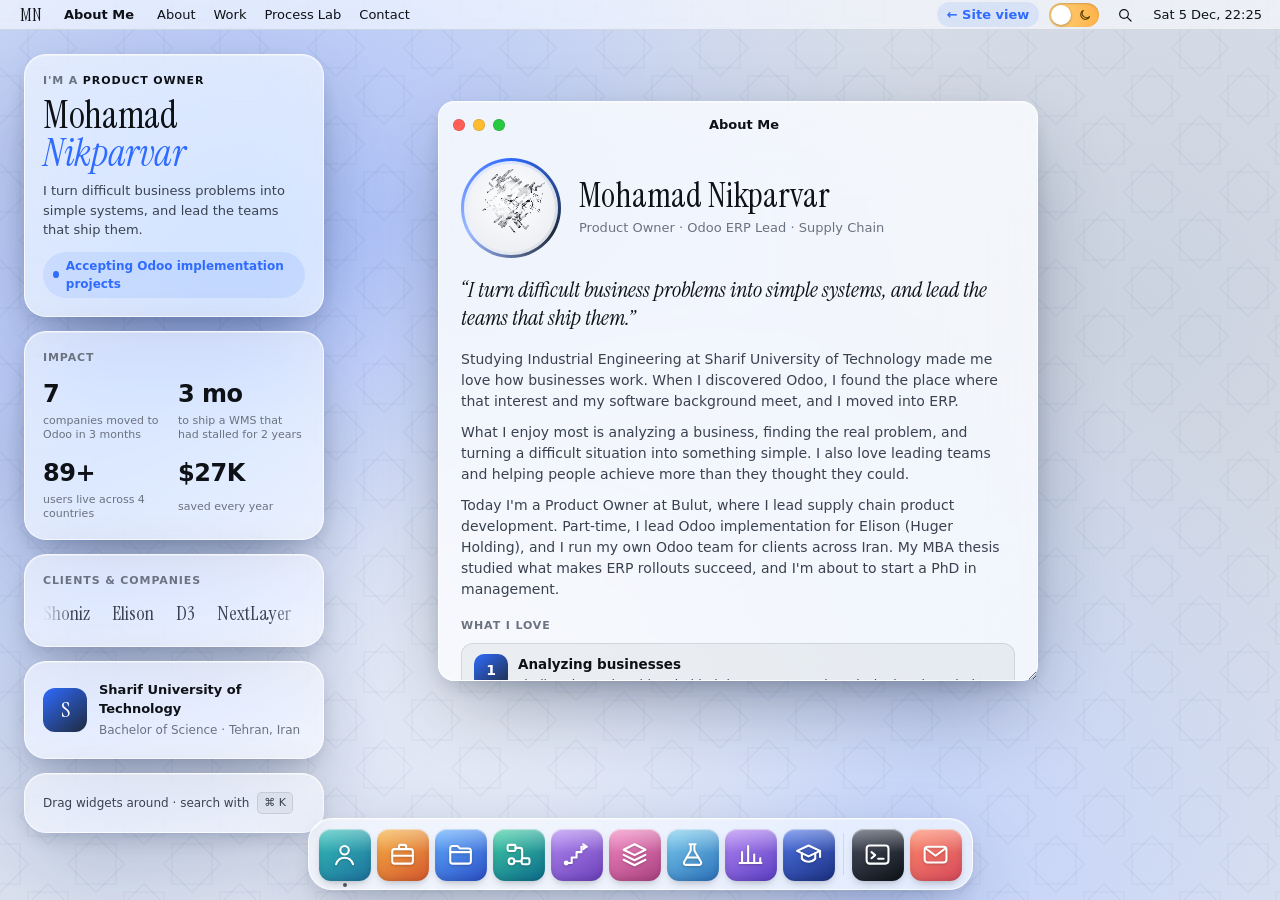
==== desktop.html @ 64294c5c "Publish portfolio" ====
<!doctype html>
<html lang="en">
<head>
<meta charset="utf-8">
<meta name="viewport" content="width=device-width, initial-scale=1, viewport-fit=cover">
<title>Mohamad Nikparvar — Desktop</title>
<meta name="description" content="Mohamad Nikparvar's portfolio as a desktop: windows, a dock, a terminal and a process lab.">
<meta name="theme-color" content="#0b0d12">
<meta property="og:type" content="website">
<meta property="og:title" content="Mohamad Nikparvar — Desktop mode">
<meta property="og:description" content="My portfolio as a little operating system: windows, a dock, a terminal and a process lab.">
<meta property="og:image" content="https://mohamadnikparvar.github.io/assets/share-card.png">
<meta name="twitter:card" content="summary_large_image">
<link rel="icon" href="assets/icon.svg" type="image/svg+xml">
<link rel="icon" href="assets/icon-32.png" sizes="32x32" type="image/png">
<link rel="apple-touch-icon" href="assets/apple-touch-icon.png">
<link rel="stylesheet" href="assets/fonts/fonts.css">
<link rel="stylesheet" href="styles.css">
</head>
<body>
  <canvas id="wallpaper" aria-hidden="true"></canvas>
  <div id="glow" aria-hidden="true"></div>

  <!-- Boot screen -->
  <div id="boot" aria-hidden="true">
    <div class="boot-mark"></div>
    <div class="boot-bar"><i></i></div>
  </div>

  <!-- Menu bar -->
  <header id="menubar">
    <div class="mb-left">
      <button class="mb-logo" id="logoBtn" aria-haspopup="menu" aria-expanded="false" aria-label="Main menu"></button>
      <span class="mb-app" id="activeApp">Desktop</span>
      <nav class="mb-links" aria-label="Quick links">
        <button data-open="about">About</button>
        <button data-open="work">Work</button>
        <button data-open="process">Process Lab</button>
        <button data-open="contact">Contact</button>
      </nav>
    </div>
    <div class="mb-right">
      <a class="mb-site" href="index.html" title="Back to the main site">← Site view</a>
      <button class="theme-switch" id="themeBtn" role="switch" aria-checked="false" aria-label="Dark mode" title="Switch light / dark mode">
        <svg class="ts-sun" viewBox="0 0 24 24" aria-hidden="true"><circle cx="12" cy="12" r="4"/><path d="M12 2.5v2M12 19.5v2M2.5 12h2M19.5 12h2M5.3 5.3l1.4 1.4M17.3 17.3l1.4 1.4M5.3 18.7l1.4-1.4M17.3 6.7l1.4-1.4"/></svg>
        <svg class="ts-moon" viewBox="0 0 24 24" aria-hidden="true"><path d="M20 14.5A8 8 0 1 1 9.5 4a6.5 6.5 0 0 0 10.5 10.5z"/></svg>
        <span class="ts-knob"></span>
      </button>
      <button class="mb-icon" id="searchBtn" aria-label="Search (Ctrl or Cmd + K)"></button>
      <span class="mb-clock" id="clock"></span>
    </div>
    <div class="menu" id="logoMenu" role="menu" hidden>
      <button role="menuitem" data-open="spec">About this portfolio</button>
      <hr>
      <button role="menuitem" data-open="about">About me</button>
      <button role="menuitem" data-open="experience">Experience</button>
      <button role="menuitem" data-open="work">Case studies</button>
      <hr>
      <p class="menu-label">Appearance</p>
      <button role="menuitemradio" data-theme-set="light" aria-checked="false">Light</button>
      <button role="menuitemradio" data-theme-set="dark" aria-checked="false">Dark</button>
      <button role="menuitemradio" data-theme-set="auto" aria-checked="false">Auto (match my device)</button>
      <hr>
      <button role="menuitem" id="copyEmail">Copy email address</button>
      <button role="menuitem" id="closeAll">Close all windows</button>
    </div>
  </header>

  <!-- Desktop -->
  <main id="desktop" aria-label="Desktop">
    <section id="widgets" aria-label="Widgets"></section>
    <section id="homegrid" aria-label="Apps"></section>
    <div id="windows"></div>
  </main>

  <!-- Dock -->
  <nav id="dock" aria-label="Dock"><div class="dock-inner" id="dockInner"></div></nav>

  <!-- Spotlight -->
  <div id="spotlight" hidden>
    <div class="spot-panel" role="dialog" aria-label="Search">
      <div class="spot-input">
        <svg viewBox="0 0 24 24" aria-hidden="true"><circle cx="10.5" cy="10.5" r="6.5"/><path d="M15.5 15.5 21 21"/></svg>
        <input id="spotInput" type="text" placeholder="Search projects, skills, experience…" autocomplete="off" aria-label="Search">
      </div>
      <ul id="spotResults" role="listbox"></ul>
    </div>
  </div>

  <div id="lightbox" role="dialog" aria-label="Image viewer" hidden>
    <figure><img alt=""><figcaption></figcaption></figure>
    <button class="lb-close" aria-label="Close image">×</button>
  </div>

  <div id="toast" role="status" aria-live="polite"></div>

  <script src="content.js"></script>
  <script src="sketch.js"></script>
  <script src="app.js"></script>
</body>
</html>
---- assets/fonts/fonts.css ----
/* Fonts bundled with the site (Latin subset), so nothing loads from Google.
   Instrument Serif and JetBrains Mono are free under the SIL Open Font License. */
@font-face {
  font-family: "Instrument Serif";
  font-style: normal;
  font-weight: 400;
  font-display: swap;
  src: url("instrument-serif.woff2") format("woff2");
}
@font-face {
  font-family: "Instrument Serif";
  font-style: italic;
  font-weight: 400;
  font-display: swap;
  src: url("instrument-serif-italic.woff2") format("woff2");
}
@font-face {
  font-family: "JetBrains Mono";
  font-style: normal;
  font-weight: 100 800;
  font-display: swap;
  src: url("jetbrains-mono.woff2") format("woff2");
}
---- styles.css ----
/* Layout: a desktop-OS portfolio. Glass menu bar, widgets, draggable windows and a dock.
   Turns into a phone-style home screen with full-screen sheets on narrow screens.
   Palette: graphite neutrals with one electric-blue accent (matches the main site). */
:root{
  --ink:#0e1116; --ink-2:#3a4250; --muted:#6b7280;
  --accent:#2f6bff; --accent-2:#9db8ff; --accent-ink:#ffffff; --lapis:#1e2a3d; --saffron:#b45309; --rose:#dc2626;
  --glass:rgba(255,255,255,.58); --glass-strong:rgba(250,251,253,.86); --glass-edge:rgba(255,255,255,.75);
  --hair:rgba(18,22,32,.10); --soft:rgba(18,22,32,.05); --chip:rgba(47,107,255,.10);
  --shadow:0 30px 80px -20px rgba(16,30,60,.45), 0 8px 24px -8px rgba(16,30,60,.25);
  --c1:#2f6bff; --c2:#0a9bb5; --wall-a:#9fb8ff; --wall-b:#c9d1df; --wall-c:#bfd0ff; --wall-d:#eef1f6; --wall-base:#dfe4ec;
  --ui:-apple-system, BlinkMacSystemFont, "SF Pro Text", "Segoe UI", system-ui, Roboto, sans-serif;
  --display:"Instrument Serif", "Iowan Old Style", Georgia, serif;
  --mono:"JetBrains Mono", ui-monospace, "SF Mono", Menlo, monospace;
  --mb:30px;
}
@media (prefers-color-scheme:dark){:root:not([data-theme="light"]){
  --ink:#edeff3; --ink-2:#c3c8d2; --muted:#8b93a1;
  --accent:#5b8cff; --accent-2:#a9c1ff; --accent-ink:#06122e; --lapis:#2a3345; --saffron:#f59e0b; --rose:#f87171;
  --glass:rgba(28,32,42,.48); --glass-strong:rgba(24,27,36,.82); --glass-edge:rgba(255,255,255,.14);
  --hair:rgba(255,255,255,.10); --soft:rgba(255,255,255,.05); --chip:rgba(91,140,255,.15);
  --shadow:0 30px 80px -20px rgba(0,0,0,.7), 0 8px 24px -8px rgba(0,0,0,.5);
  --c1:#4f82f5; --c2:#13a7ba; --wall-a:#1b2f66; --wall-b:#141924; --wall-c:#17244a; --wall-d:#0b0d12; --wall-base:#0b0d12;
  color-scheme:dark}}
:root[data-theme="dark"]{
  --ink:#edeff3; --ink-2:#c3c8d2; --muted:#8b93a1;
  --accent:#5b8cff; --accent-2:#a9c1ff; --accent-ink:#06122e; --lapis:#2a3345; --saffron:#f59e0b; --rose:#f87171;
  --glass:rgba(28,32,42,.48); --glass-strong:rgba(24,27,36,.82); --glass-edge:rgba(255,255,255,.14);
  --hair:rgba(255,255,255,.10); --soft:rgba(255,255,255,.05); --chip:rgba(91,140,255,.15);
  --shadow:0 30px 80px -20px rgba(0,0,0,.7), 0 8px 24px -8px rgba(0,0,0,.5);
  --c1:#4f82f5; --c2:#13a7ba; --wall-a:#1b2f66; --wall-b:#141924; --wall-c:#17244a; --wall-d:#0b0d12; --wall-base:#0b0d12;
  color-scheme:dark}

*{box-sizing:border-box}
[hidden]{display:none!important}
html,body{height:100%}
body{margin:0;background:var(--wall-base);color:var(--ink);font-family:var(--ui);font-size:14px;line-height:1.5;overflow:hidden;-webkit-font-smoothing:antialiased}
button{font:inherit;color:inherit;background:none;border:0;cursor:pointer;padding:0}
:focus-visible{outline:2px solid var(--accent);outline-offset:2px;border-radius:6px}
h1,h2,h3,h4{margin:0;text-wrap:balance}
p{margin:0}
#wallpaper{position:fixed;inset:0;width:100%;height:100%;display:block}

/* ---------- glass ---------- */
.glass{background:var(--glass);-webkit-backdrop-filter:blur(28px) saturate(180%);backdrop-filter:blur(28px) saturate(180%);
  border:1px solid var(--glass-edge);box-shadow:inset 0 1px 0 rgba(255,255,255,.35), var(--shadow)}

/* ---------- boot ---------- */
#boot{position:fixed;inset:0;z-index:100;display:grid;place-content:center;gap:28px;justify-items:center;background:#05070c;transition:opacity .6s ease}
#boot.done{opacity:0;pointer-events:none}
.boot-mark{font-family:var(--display);font-size:64px;color:#fff;letter-spacing:.02em;line-height:1}
.boot-bar{width:180px;height:4px;border-radius:4px;background:rgba(255,255,255,.18);overflow:hidden}
.boot-bar i{display:block;height:100%;width:0;background:#fff;border-radius:4px;animation:boot 1.3s cubic-bezier(.6,.1,.3,1) forwards}
@keyframes boot{to{width:100%}}

/* ---------- menu bar ---------- */
#menubar{position:fixed;top:0;left:0;right:0;z-index:50;height:calc(var(--mb) + env(safe-area-inset-top,0px));
  padding-top:env(safe-area-inset-top,0px);padding-left:max(12px,env(safe-area-inset-left,0px));padding-right:max(12px,env(safe-area-inset-right,0px));
  display:flex;align-items:center;justify-content:space-between;gap:12px;font-size:13px;
  background:var(--glass);-webkit-backdrop-filter:blur(24px) saturate(180%);backdrop-filter:blur(24px) saturate(180%);border-bottom:1px solid var(--hair)}
.mb-left,.mb-right{display:flex;align-items:center;gap:6px;min-width:0}
.mb-logo{font-family:var(--display);font-size:17px;padding:0 8px;height:24px;border-radius:6px;line-height:24px}
.mb-app{font-weight:700;padding:0 8px;white-space:nowrap}
.mb-links{display:flex}
.mb-links button,.mb-icon{padding:0 9px;height:24px;border-radius:6px;white-space:nowrap}
.mb-links button:hover,.mb-icon:hover,.mb-logo:hover,.mb-logo[aria-expanded="true"]{background:var(--soft)}
.mb-icon{display:grid;place-items:center;width:32px;padding:0}
.mb-icon svg{width:16px;height:16px;fill:none;stroke:currentColor;stroke-width:1.8;stroke-linecap:round}
.mb-site{color:inherit;text-decoration:none;font-weight:600;padding:3px 10px;border-radius:999px;background:var(--chip);color:var(--accent);white-space:nowrap;margin-right:4px}
.mb-site:hover{background:var(--accent);color:var(--accent-ink)}
.mb-clock{font-variant-numeric:tabular-nums;padding:0 6px;white-space:nowrap}
.menu{position:absolute;top:calc(var(--mb) + env(safe-area-inset-top,0px) + 4px);left:max(10px,env(safe-area-inset-left,0px));min-width:220px;padding:6px;border-radius:12px;display:grid;
  background:var(--glass-strong);-webkit-backdrop-filter:blur(30px) saturate(180%);backdrop-filter:blur(30px) saturate(180%);border:1px solid var(--glass-edge);box-shadow:var(--shadow);animation:pop .16s ease-out}
.menu button{text-align:left;padding:6px 10px;border-radius:7px}
.menu button:hover,.menu button:focus-visible{background:var(--accent);color:var(--accent-ink);outline:none}
.menu hr{border:0;border-top:1px solid var(--hair);margin:5px 6px}
.menu-label{font-size:11px;font-weight:600;color:var(--muted);padding:4px 10px 2px}
.menu [role="menuitemradio"]{padding-left:28px;position:relative}
.menu [aria-checked="true"]::before{content:"✓";position:absolute;left:10px;font-weight:700}

/* light / dark switch */
.theme-switch{position:relative;width:50px;height:24px;border-radius:999px;margin-right:4px;flex:none;
  background:linear-gradient(90deg,#ffd27a,#ffb24a);box-shadow:inset 0 1px 2px rgba(0,0,0,.18);transition:background .4s}
.theme-switch.on{background:linear-gradient(90deg,#1b2f80,#2b2f55)}
.theme-switch svg{position:absolute;top:5px;width:14px;height:14px;fill:none;stroke-width:2;stroke-linecap:round;transition:opacity .3s,transform .4s}
.ts-sun{left:7px;stroke:#7a4a05;opacity:0;transform:rotate(-90deg)}
.ts-moon{right:7px;stroke:#5b3f00;opacity:1}
.theme-switch.on .ts-sun{opacity:1;transform:none;stroke:#e9eefc}
.theme-switch.on .ts-moon{opacity:0;transform:rotate(90deg)}
.ts-knob{position:absolute;top:2px;left:2px;width:20px;height:20px;border-radius:50%;background:#fff;box-shadow:0 1px 3px rgba(0,0,0,.3);
  transition:transform .4s cubic-bezier(.3,1.4,.5,1),background .4s}
.theme-switch.on .ts-knob{transform:translateX(26px);background:#dfe6ff}
.theme-switch:hover .ts-knob{box-shadow:0 1px 3px rgba(0,0,0,.3),0 0 0 4px rgba(255,255,255,.25)}

/* circular reveal when switching theme */
::view-transition-old(root),::view-transition-new(root){animation:none;mix-blend-mode:normal}
::view-transition-new(root){z-index:9999}
@keyframes pop{from{opacity:0;transform:translateY(-4px) scale(.98)}}

/* ---------- desktop ---------- */
#desktop{position:fixed;inset:calc(var(--mb) + env(safe-area-inset-top,0px)) 0 0 0}
#windows{position:absolute;inset:0;pointer-events:none}
#windows>*{pointer-events:auto}

/* widgets */
#widgets{position:absolute;top:24px;left:max(24px,env(safe-area-inset-left,0px));width:300px;display:grid;gap:14px;z-index:1}
.widget{border-radius:22px;padding:18px}
.w-hello .eyebrow{font-size:11px;letter-spacing:.08em;text-transform:uppercase;color:var(--muted);font-weight:600}
.w-hello h1{font-family:var(--display);font-weight:400;font-size:38px;line-height:1.02;margin:6px 0 8px;letter-spacing:-.01em}
.w-hello h1 em{color:var(--accent)}
.w-hello p{color:var(--ink-2);font-size:13px}
.w-hello .status{display:inline-flex;align-items:center;gap:7px;margin-top:12px;font-size:12px;font-weight:600;padding:5px 10px;border-radius:999px;background:var(--chip);color:var(--accent)}
.w-hello .status i{width:7px;height:7px;border-radius:50%;background:currentColor;box-shadow:0 0 0 0 currentColor;animation:pulse 2s infinite}
@keyframes pulse{70%{box-shadow:0 0 0 7px transparent}100%{box-shadow:0 0 0 0 transparent}}
.w-stats{display:grid;grid-template-columns:repeat(3,minmax(0,1fr));gap:8px}
.w-stats div{display:grid;gap:2px}
.w-stats b{font-size:24px;font-weight:700;letter-spacing:-.02em;font-variant-numeric:tabular-nums}
.w-stats small{font-size:11px;color:var(--muted);line-height:1.3}
.w-edu{display:flex;gap:12px;align-items:center;cursor:pointer;text-align:left;width:100%}
.w-edu .crest{flex:none;width:44px;height:44px;border-radius:12px;display:grid;place-items:center;font-family:var(--display);font-size:22px;color:#fff;background:linear-gradient(140deg,var(--accent),var(--lapis))}
.w-edu b{display:block;font-size:13px}
.w-edu small{color:var(--muted);font-size:12px}
.w-hint{font-size:12px;color:var(--ink-2);display:flex;gap:8px;align-items:center;flex-wrap:wrap}
kbd{font-family:var(--ui);font-size:11px;padding:2px 6px;border-radius:5px;background:var(--soft);border:1px solid var(--hair)}

/* sample badge */
.sample{display:inline-block;font-size:10px;font-weight:700;letter-spacing:.06em;text-transform:uppercase;padding:2px 6px;border-radius:4px;background:rgba(217,138,28,.16);color:var(--saffron);vertical-align:middle;margin-left:6px}

/* ---------- dock ---------- */
#dock{position:fixed;left:0;right:0;bottom:calc(10px + env(safe-area-inset-bottom,0px));display:flex;justify-content:center;z-index:40;pointer-events:none}
.dock-inner{pointer-events:auto;display:flex;align-items:flex-end;gap:6px;padding:8px 10px;border-radius:24px;height:72px;
  background:var(--glass);-webkit-backdrop-filter:blur(28px) saturate(180%);backdrop-filter:blur(28px) saturate(180%);border:1px solid var(--glass-edge);box-shadow:inset 0 1px 0 rgba(255,255,255,.3),var(--shadow)}
.dock-item{--s:1;position:relative;width:calc(52px * var(--s));height:calc(52px * var(--s));transition:width .12s ease-out,height .12s ease-out;flex:none}
.dock-item .app-icon{width:100%;height:100%}
.dock-item::after{content:"";position:absolute;bottom:-6px;left:50%;width:4px;height:4px;margin-left:-2px;border-radius:50%;background:var(--ink);opacity:0;transition:opacity .2s}
.dock-item.running::after{opacity:.7}
.dock-item .tip{position:absolute;bottom:calc(100% + 12px);left:50%;transform:translateX(-50%);white-space:nowrap;font-size:12px;padding:4px 10px;border-radius:8px;opacity:0;pointer-events:none;transition:opacity .12s;
  background:var(--glass-strong);border:1px solid var(--glass-edge);-webkit-backdrop-filter:blur(20px);backdrop-filter:blur(20px)}
.dock-item:hover .tip,.dock-item:focus-visible .tip{opacity:1}
.dock-item.bounce{animation:bounce .6s ease}
@keyframes bounce{30%{transform:translateY(-16px)}60%{transform:translateY(0)}80%{transform:translateY(-5px)}}
.dock-sep{width:1px;align-self:stretch;margin:6px 2px;background:var(--hair)}

/* app icons */
.app-icon{display:grid;place-items:center;border-radius:23%;position:relative;overflow:hidden;
  box-shadow:inset 0 1px 1px rgba(255,255,255,.5), inset 0 -2px 6px rgba(0,0,0,.12), 0 4px 10px -4px rgba(0,0,0,.35)}
.app-icon::before{content:"";position:absolute;inset:0;background:linear-gradient(180deg,rgba(255,255,255,.35),rgba(255,255,255,0) 45%)}
.app-icon svg{width:56%;height:56%;fill:none;stroke:#fff;stroke-width:1.7;stroke-linecap:round;stroke-linejoin:round;position:relative;filter:drop-shadow(0 1px 1px rgba(0,0,0,.2))}

/* home grid (phones only) */
#homegrid{display:none}

/* ---------- windows ---------- */
.win{position:absolute;display:flex;flex-direction:column;border-radius:16px;overflow:hidden;min-width:340px;min-height:240px;max-width:calc(100vw - 20px);
  background:var(--glass-strong);-webkit-backdrop-filter:blur(40px) saturate(190%);backdrop-filter:blur(40px) saturate(190%);
  border:1px solid var(--glass-edge);box-shadow:inset 0 1px 0 rgba(255,255,255,.3),var(--shadow);resize:both}
.win.inactive{box-shadow:inset 0 1px 0 rgba(255,255,255,.2),0 18px 40px -20px rgba(16,30,60,.35)}
.win.inactive .win-title{opacity:.75}
.win.opening{animation:winOpen .38s cubic-bezier(.2,.9,.25,1.1)}
.win.closing{animation:winClose .22s ease-in forwards}
.win.minimizing{transition:transform .38s cubic-bezier(.5,0,.75,0),opacity .38s;opacity:0}
.win.maxed{left:8px!important;top:8px!important;width:calc(100% - 16px)!important;height:calc(100% - 100px)!important;transition:all .3s cubic-bezier(.2,.8,.2,1)}
@keyframes winOpen{from{opacity:0;transform:translate(var(--fx,0),var(--fy,0)) scale(.3)}}
@keyframes winClose{to{opacity:0;transform:scale(.92)}}
.win-title{flex:none;height:46px;display:flex;align-items:center;gap:12px;padding:0 14px;cursor:grab;user-select:none;-webkit-user-select:none;touch-action:none}
.win-title:active{cursor:grabbing}
.win-title h2{flex:1;text-align:center;font-size:13px;font-weight:700;margin-right:52px;white-space:nowrap;overflow:hidden;text-overflow:ellipsis}
.lights{display:flex;gap:8px}
.lights button{width:12px;height:12px;border-radius:50%;display:grid;place-items:center;box-shadow:inset 0 0 0 .5px rgba(0,0,0,.2)}
.lights .l-close{background:#ff5f57}.lights .l-min{background:#febc2e}.lights .l-max{background:#28c840}
.lights svg{width:8px;height:8px;stroke:rgba(0,0,0,.55);stroke-width:1.6;fill:none;opacity:0;stroke-linecap:round}
.lights:hover svg,.lights button:focus-visible svg{opacity:1}
.win-body{flex:1;overflow:auto;min-height:0;padding:4px 22px 24px;overscroll-behavior:contain}
.win.flush .win-body{padding:0}

/* shared window content */
.label{font-size:11px;font-weight:700;letter-spacing:.08em;text-transform:uppercase;color:var(--muted)}
.chips{display:flex;flex-wrap:wrap;gap:6px}
.chip{font-size:12px;padding:4px 10px;border-radius:999px;background:var(--chip);color:var(--accent);font-weight:600}
.btn{display:inline-flex;align-items:center;gap:8px;padding:9px 16px;border-radius:10px;font-weight:600;font-size:13px;text-decoration:none;transition:transform .15s,background .15s}
.btn:active{transform:scale(.97)}
.btn.primary{background:var(--accent);color:var(--accent-ink)}
.btn.ghost{background:var(--soft);color:var(--ink);border:1px solid var(--hair)}
.btns{display:flex;gap:8px;flex-wrap:wrap}

/* About */
.about{display:grid;gap:18px}
.about-top{display:flex;gap:18px;align-items:center;padding-top:6px}
.avatar{flex:none;width:92px;height:92px;border-radius:50%;display:grid;place-items:center;font-family:var(--display);font-size:40px;color:#fff;
  background:conic-gradient(from 200deg,var(--accent),var(--lapis),var(--accent-2),var(--accent));box-shadow:0 0 0 4px var(--glass-edge);object-fit:cover}
.about-top h3{font-family:var(--display);font-weight:400;font-size:34px;line-height:1.05}
.about-top p{color:var(--muted);font-size:13px;margin-top:4px}
.about .tag{font-family:var(--display);font-style:italic;font-size:22px;line-height:1.25;color:var(--ink)}
.about .bio{display:grid;gap:10px;color:var(--ink-2);max-width:62ch}
.facts{display:grid;grid-template-columns:repeat(auto-fit,minmax(140px,1fr));gap:10px}
.fact{padding:12px 14px;border-radius:12px;background:var(--soft);border:1px solid var(--hair)}
.fact b{display:block;font-size:13px}
.fact small{color:var(--muted);font-size:12px}

/* Experience */
.timeline{list-style:none;margin:8px 0 0;padding:0 0 0 22px;position:relative;display:grid;gap:14px}
.timeline::before{content:"";position:absolute;left:6px;top:8px;bottom:8px;width:2px;background:linear-gradient(var(--accent),var(--lapis),transparent);border-radius:2px}
.job{position:relative;padding:14px 16px;border-radius:14px;background:var(--soft);border:1px solid var(--hair);cursor:pointer;transition:background .2s,transform .2s}
.job:hover{transform:translateX(2px)}
.job::before{content:"";position:absolute;left:-21px;top:20px;width:12px;height:12px;border-radius:50%;background:var(--glass-strong);border:2px solid var(--accent)}
.job-head{display:flex;justify-content:space-between;gap:10px;flex-wrap:wrap;align-items:baseline}
.job h4{font-size:15px}
.job .co{color:var(--muted);font-size:13px}
.job .when{font-size:12px;color:var(--muted);font-variant-numeric:tabular-nums}
.job .sum{margin-top:6px;color:var(--ink-2)}
.job .more{display:grid;grid-template-rows:0fr;transition:grid-template-rows .3s ease}
.job.open .more{grid-template-rows:1fr}
.job .more>div{overflow:hidden}
.job ul{margin:10px 0;padding-left:18px;display:grid;gap:4px;color:var(--ink-2)}
.job .toggle{font-size:12px;color:var(--accent);font-weight:600;margin-top:8px}

/* Work (finder) */
.finder{display:grid;grid-template-columns:170px minmax(0,1fr);height:100%;min-height:0}
.f-side{padding:14px 10px;border-right:1px solid var(--hair);display:grid;align-content:start;gap:2px;background:var(--soft);overflow:auto}
.f-side .label{padding:6px 10px}
.f-side button{text-align:left;padding:6px 10px;border-radius:8px;font-size:13px;display:flex;justify-content:space-between;gap:6px}
.f-side button span{color:var(--muted);font-variant-numeric:tabular-nums}
.f-side button.on{background:var(--accent);color:var(--accent-ink)}
.f-side button.on span{color:inherit;opacity:.8}
.f-main{overflow:auto;padding:18px;min-width:0}
.f-grid{display:grid;grid-template-columns:repeat(auto-fill,minmax(190px,1fr));gap:14px}
.case{display:grid;gap:10px;text-align:left;padding:16px;border-radius:16px;background:var(--glass);border:1px solid var(--hair);transition:transform .2s,box-shadow .2s;align-content:start}
.case:hover{transform:translateY(-3px);box-shadow:0 14px 30px -16px rgba(16,30,60,.4)}
.case .doc{width:40px;height:48px;border-radius:6px 14px 6px 6px;background:linear-gradient(160deg,var(--lapis),var(--accent));display:grid;place-items:center;color:#fff;font-size:10px;font-weight:700;letter-spacing:.04em}
.case h4{font-size:15px}
.case .area{font-size:12px;color:var(--muted)}
.case .res{font-size:13px;font-weight:700;color:var(--accent)}
.detail{display:grid;gap:18px;max-width:720px;animation:slideIn .3s ease}
@keyframes slideIn{from{opacity:0;transform:translateX(16px)}}
.back{font-size:13px;color:var(--accent);font-weight:600;justify-self:start}
.detail h3{font-family:var(--display);font-weight:400;font-size:34px;line-height:1.05}
.detail .meta{color:var(--muted);font-size:13px;margin-top:6px}
.results{display:grid;grid-template-columns:repeat(auto-fit,minmax(150px,1fr));gap:10px}
.result{padding:16px;border-radius:14px;background:linear-gradient(150deg,var(--chip),transparent);border:1px solid var(--hair)}
.result b{display:block;font-size:26px;letter-spacing:-.02em;font-variant-numeric:tabular-nums}
.result small{color:var(--muted)}
.steps{list-style:none;margin:0;padding:0;display:grid;gap:8px;counter-reset:s}
.steps li{counter-increment:s;display:grid;grid-template-columns:28px minmax(0,1fr);gap:10px;align-items:start;color:var(--ink-2)}
.steps li::before{content:counter(s);width:24px;height:24px;border-radius:50%;display:grid;place-items:center;font-size:12px;font-weight:700;background:var(--soft);border:1px solid var(--hair);color:var(--ink)}

/* Process Lab */
.lab{display:grid;gap:16px}
.lab-bar{display:flex;flex-wrap:wrap;gap:10px;align-items:center;justify-content:space-between}
.seg{display:inline-flex;padding:3px;border-radius:10px;background:var(--soft);border:1px solid var(--hair)}
.seg button{padding:6px 12px;border-radius:8px;font-size:13px;font-weight:600;color:var(--muted);transition:background .2s,color .2s}
.seg button.on{background:var(--glass-strong);color:var(--ink);box-shadow:0 1px 3px rgba(0,0,0,.15)}
select{font:inherit;padding:7px 10px;border-radius:9px;border:1px solid var(--hair);background:var(--soft);color:var(--ink)}
.map{border-radius:14px;border:1px solid var(--hair);background:var(--soft);overflow-x:auto}
.map svg{display:block}
.map .lane-l{fill:var(--muted);font-size:11px;font-weight:600;font-family:var(--ui)}
.map .lane-line{stroke:var(--hair)}
.map .node rect{fill:var(--glass-strong);stroke:var(--accent);stroke-width:1.5;transition:fill .25s,stroke .25s}
.map .node.manual rect{stroke:var(--rose);stroke-dasharray:4 3}
.map .node text{fill:var(--ink);font-size:11.5px;font-family:var(--ui);font-weight:600}
.map .node.hit rect{fill:var(--accent)}
.map .node.hit text{fill:var(--accent-ink)}
.map .node.manual.hit rect{fill:var(--rose)}
.map .edge{fill:none;stroke:var(--muted);stroke-width:1.4;stroke-dasharray:500;stroke-dashoffset:500;animation:draw .9s ease forwards}
.map .ev{fill:none;stroke:var(--ink-2);stroke-width:2}
.map .ev.end{stroke-width:3.5}
.map .token{fill:var(--saffron)}
.map .grow{animation:nodeIn .45s cubic-bezier(.2,.9,.3,1.2) both}
@keyframes draw{to{stroke-dashoffset:0}}
@keyframes nodeIn{from{opacity:0;transform:translateY(6px)}}
.legend{display:flex;gap:16px;flex-wrap:wrap;font-size:12px;color:var(--muted)}
.legend span{display:inline-flex;align-items:center;gap:6px}
.legend i{width:16px;height:10px;border-radius:3px;border:1.5px solid var(--accent)}
.legend i.m{border-color:var(--rose);border-style:dashed}
.metrics{display:grid;grid-template-columns:repeat(auto-fit,minmax(140px,1fr));gap:10px}
.metric{padding:12px 14px;border-radius:12px;border:1px solid var(--hair);background:var(--glass)}
.metric small{display:block;color:var(--muted);font-size:12px}
.metric b{font-size:20px;font-variant-numeric:tabular-nums}
.metric .was{font-size:12px;color:var(--muted);text-decoration:line-through;margin-left:6px}

/* Skills */
.skills{display:grid;gap:18px}
.skill-group{display:grid;gap:8px}
.skills .chip{transition:transform .15s}
.skills .chip:hover{transform:translateY(-2px)}
.skills .chip.lang{background:rgba(39,71,168,.12);color:var(--lapis)}

/* Education */
.edu{display:grid;gap:16px}
.edu-card{position:relative;overflow:hidden;padding:22px;border-radius:18px;color:#fff;background:linear-gradient(135deg,#1e2a3d,#2f6bff 75%,#9db8ff 140%)}
.edu-card::after{content:"";position:absolute;right:-40px;top:-40px;width:200px;height:200px;border-radius:50%;border:30px solid rgba(255,255,255,.08)}
.edu-card h3{font-family:var(--display);font-weight:400;font-size:30px;line-height:1.1;position:relative}
.edu-card p{opacity:.88;position:relative;margin-top:4px}
.edu-card .deg{margin-top:14px;font-weight:600;position:relative}
.edu-card .sample{background:rgba(255,255,255,.2);color:#fff}
.cert{display:flex;justify-content:space-between;gap:10px;padding:12px 14px;border-radius:12px;background:var(--soft);border:1px solid var(--hair);flex-wrap:wrap}
.cert small{color:var(--muted)}

/* Contact */
.contact{display:grid;gap:12px}
.contact h3{font-family:var(--display);font-weight:400;font-size:32px;line-height:1.1}
.c-row{display:flex;align-items:center;gap:12px;padding:12px 14px;border-radius:12px;background:var(--soft);border:1px solid var(--hair);flex-wrap:wrap}
.c-row .k{width:72px;color:var(--muted);font-size:12px}
.c-row .v{flex:1;min-width:0;overflow-wrap:anywhere;user-select:all;-webkit-user-select:all;font-weight:600}
.c-row a.v{color:var(--accent);user-select:auto;-webkit-user-select:auto;text-decoration:none}

/* Spec */
.spec{display:grid;gap:14px;justify-items:center;text-align:center;padding-top:8px}
.spec .avatar{width:110px;height:110px;font-size:46px}
.spec h3{font-family:var(--display);font-weight:400;font-size:30px}
.spec dl{display:grid;grid-template-columns:auto minmax(0,1fr);gap:6px 14px;text-align:left;margin:0;font-size:13px}
.spec dt{color:var(--muted);text-align:right;font-weight:600}
.spec dd{margin:0}

/* Terminal */
.term{height:100%;min-height:280px;background:#0b0f16;color:#d7e3ea;font-family:var(--mono);font-size:12.5px;padding:14px 16px;overflow:auto;line-height:1.6}
.term .p{color:#7aa2ff}
.term .y{color:#f1b34f}
.term .m{color:#8e96a6}
.term-line{display:flex;gap:8px}
.term input{flex:1;min-width:0;background:none;border:0;color:inherit;font:inherit;outline:none;caret-color:#7aa2ff}
.term pre{margin:0;white-space:pre-wrap;font:inherit}

/* shared */
.lede{color:var(--ink-2);max-width:68ch;margin-top:6px}
.checks{list-style:none;margin:0;padding:0;display:grid;gap:6px}
.checks li{display:grid;grid-template-columns:18px minmax(0,1fr);gap:8px;color:var(--ink-2);font-size:13px}
.checks li::before{content:"";width:16px;height:16px;margin-top:2px;border-radius:50%;
  background:var(--accent) url("data:image/svg+xml,%3Csvg xmlns='http://www.w3.org/2000/svg' viewBox='0 0 16 16'%3E%3Cpath d='m4.5 8.2 2.3 2.3 4.7-4.9' fill='none' stroke='white' stroke-width='1.8' stroke-linecap='round' stroke-linejoin='round'/%3E%3C/svg%3E") center/100% no-repeat}

/* Methodology */
.method{display:grid;gap:16px}
.flow{list-style:none;margin:0;padding:4px 2px 8px;display:flex;gap:26px;overflow-x:auto;scrollbar-width:thin}
.flow li{position:relative;flex:none}
.flow li:not(:last-child)::after{content:"";position:absolute;top:34px;right:-22px;width:18px;height:2px;background:var(--hair)}
.flow li:not(:last-child)::before{content:"";position:absolute;top:30px;right:-23px;border:5px solid transparent;border-left-color:var(--muted);border-right:0}
.phase{width:120px;min-height:110px;display:grid;justify-items:center;align-content:start;gap:8px;padding:12px 8px;border-radius:16px;text-align:center;
  background:var(--glass);border:1px solid var(--hair);transition:transform .25s,background .25s,border-color .25s,box-shadow .25s}
.phase:hover{transform:translateY(-2px)}
.phase .pn{width:34px;height:34px;border-radius:50%;display:grid;place-items:center;font-weight:700;font-size:13px;background:var(--soft);border:1px solid var(--hair);transition:background .25s,color .25s}
.phase .pt{font-size:12px;font-weight:600;line-height:1.3}
.phase .loop{font-size:10.5px;color:var(--rose);line-height:1.3}
.phase.gate .pn{width:40px;height:40px;margin-top:-3px;border:0;border-radius:0;clip-path:polygon(50% 0,100% 50%,50% 100%,0 50%);background:rgba(212,73,90,.16);color:var(--rose)}
.phase.done{border-color:var(--accent)}
.phase.done .pn{background:var(--chip);color:var(--accent)}
.phase.on{background:var(--accent);border-color:var(--accent);color:var(--accent-ink);transform:translateY(-4px);box-shadow:0 14px 30px -14px var(--accent)}
.phase.on .pn{background:rgba(255,255,255,.25);color:inherit;border-color:transparent}
.phase.on .loop{color:inherit;opacity:.9}
.phase-card{border-radius:16px;border:1px solid var(--hair);background:var(--glass);padding:18px 20px}
.pc-in{display:grid;gap:10px;animation:slideIn .3s ease}
.pc-in h3{font-family:var(--display);font-weight:400;font-size:28px;line-height:1.1}
.pc-in .checks{grid-template-columns:repeat(auto-fill,minmax(210px,1fr))}
.outcomes{display:flex;gap:8px;flex-wrap:wrap}
.outcomes .chip{cursor:pointer;border:0}
.outcomes .chip.warn{background:rgba(212,73,90,.12);color:var(--rose)}

/* Services */
.svc{display:grid;gap:16px}
.svc-grid{display:grid;grid-template-columns:repeat(auto-fit,minmax(190px,1fr));gap:12px}
.svc-card{position:relative;display:grid;gap:8px;align-content:start;padding:18px 16px 16px;border-radius:18px;background:var(--glass);border:1px solid var(--hair);animation:nodeIn .5s cubic-bezier(.2,.9,.3,1.2) both;transition:transform .2s,box-shadow .2s}
.svc-card:hover{transform:translateY(-3px);box-shadow:0 18px 36px -20px rgba(16,30,60,.45)}
.svc-n{width:30px;height:30px;border-radius:50%;display:grid;place-items:center;font-weight:700;color:#fff;background:linear-gradient(140deg,var(--accent),var(--lapis))}
.svc-card h4{font-size:16px}
.svc-tag{font-family:var(--display);font-style:italic;font-size:18px;line-height:1.2;color:var(--accent)}
.svc-text{color:var(--ink-2);font-size:13px}
.svc-card .checks{margin-top:4px}
.price{justify-self:start;margin-top:6px;font-size:12px;font-weight:700;padding:5px 10px;border-radius:999px;background:var(--soft);border:1px solid var(--hair)}

/* Avatar ring (photo or initials) */
.avatar-ring{position:relative;flex:none;display:inline-grid;place-items:center;width:100px;height:100px;border-radius:50%;transition:transform .25s ease-out;transform-style:preserve-3d;will-change:transform}
.avatar-ring::before{content:"";position:absolute;inset:0;border-radius:50%;background:conic-gradient(from 0deg,var(--accent),var(--lapis),var(--accent-2),var(--accent));animation:spin 8s linear infinite}
.avatar-ring::after{content:"";position:absolute;inset:3px;border-radius:50%;background:var(--glass-strong)}
.avatar-ring .avatar{position:relative;z-index:1;width:88px;height:88px;box-shadow:none;animation:avIn .6s cubic-bezier(.2,.9,.3,1.2) both}
img.avatar{object-fit:cover;background:var(--soft)}
img.avatar.sketched{background:radial-gradient(circle at 50% 40%,#ffffff,#eef0f4 70%)}
.spec .avatar-ring{width:118px;height:118px}
.spec .avatar-ring .avatar{width:106px;height:106px}
@keyframes spin{to{transform:rotate(1turn)}}
@keyframes avIn{from{opacity:0;transform:scale(.6)}}

/* Research */
.research{position:relative;display:grid;gap:18px}
.research h3{font-family:var(--display);font-weight:400;font-size:34px;line-height:1.08;margin-top:6px}
.research h4{font-size:15px}
.research h4 small{font-weight:400;color:var(--muted);font-size:12px}
.r-formal{color:var(--muted);font-size:12.5px;margin-top:4px;max-width:70ch}
.r-stats{display:grid;grid-template-columns:repeat(auto-fit,minmax(140px,1fr));gap:10px}
.r-stat{padding:14px;border-radius:14px;background:var(--glass);border:1px solid var(--hair)}
.r-stat b{display:block;font-size:24px;letter-spacing:-.02em;font-variant-numeric:tabular-nums}
.r-stat small{color:var(--muted);font-size:12px}
.r-insight{margin:0;padding:18px 20px;border-radius:16px;background:linear-gradient(135deg,var(--chip),transparent 70%);border:1px solid var(--hair)}
.r-insight p:last-child{font-family:var(--display);font-style:italic;font-size:22px;line-height:1.3;margin-top:6px}
.r-chart-wrap{display:grid;gap:10px;padding:16px;border-radius:16px;border:1px solid var(--hair);background:var(--glass)}
.r-legend{display:flex;gap:16px;flex-wrap:wrap;font-size:12px;color:var(--ink-2)}
.r-legend span{display:inline-flex;align-items:center;gap:6px}
.r-legend i{width:12px;height:12px;border-radius:3px}
.r-legend .k1,.rb.b1{background:var(--c1)}
.r-legend .k2,.rb.b2{background:var(--c2)}
.r-chart{display:grid;gap:12px;overflow-x:auto;padding-right:40px}
.r-row{display:grid;grid-template-columns:minmax(110px,190px) minmax(260px,1fr);gap:14px;align-items:center}
.r-name{font-size:12.5px;font-weight:600;line-height:1.3}
.r-flag{display:block;font-weight:500;color:var(--saffron);font-size:11.5px;margin-top:2px}
.r-track{position:relative;min-height:20px}
.r-track .zero{position:absolute;top:-4px;bottom:-4px;width:1px;background:var(--ink-2);opacity:.5}
.r-track .zero.mid{background:none;border-left:1px dashed var(--muted);opacity:.8}
.r-pair{display:grid;gap:2px;position:relative}
.rb{position:relative;display:block;height:14px;border-radius:4px;transform-origin:left;animation:barIn .8s cubic-bezier(.2,.8,.2,1) both;outline-offset:2px}
.r-pair .rb:nth-child(2){animation-delay:.12s}
.r-scores .rb{height:18px}
.rv{position:absolute;left:calc(100% + 6px);top:50%;transform:translateY(-50%);font-style:normal;font-size:11.5px;font-weight:600;color:var(--ink-2);font-variant-numeric:tabular-nums;white-space:nowrap}
.rv.neg{left:auto;right:calc(100% + 6px)}
.r-axis .r-track{height:16px}
.r-axis .r-track span{position:absolute;transform:translateX(-50%);font-size:11px;color:var(--muted);font-variant-numeric:tabular-nums}
.r-note{font-size:12px;color:var(--muted);max-width:76ch}
.r-recs{display:grid;grid-template-columns:repeat(auto-fit,minmax(220px,1fr));gap:12px}
.r-rec{display:grid;gap:8px;align-content:start;padding:16px;border-radius:16px;background:var(--glass);border:1px solid var(--hair)}
.r-rec h5{font-size:14px;margin:0}
.r-tip{position:absolute;z-index:5;transform:translate(-50%,-100%);pointer-events:none;font-size:12px;font-weight:600;padding:5px 9px;border-radius:8px;white-space:nowrap;
  background:var(--glass-strong);border:1px solid var(--glass-edge);box-shadow:0 6px 20px -8px rgba(0,0,0,.35)}
@keyframes barIn{from{transform:scaleX(0)}}

/* Gallery + lightbox */
.gallery{display:grid;grid-template-columns:repeat(auto-fill,minmax(200px,1fr));gap:12px}
.shot{display:grid;gap:6px;text-align:left;padding:6px;border-radius:14px;background:var(--glass);border:1px solid var(--hair);transition:transform .2s}
.shot:hover{transform:translateY(-3px)}
.shot img{width:100%;aspect-ratio:16/10;object-fit:cover;object-position:top right;border-radius:9px;display:block}
.shot span{font-size:12px;color:var(--muted);padding:0 4px 4px}
.proto-link{justify-self:start}
#lightbox{position:fixed;inset:0;z-index:95;display:grid;place-items:center;padding:calc(24px + env(safe-area-inset-top,0px)) max(16px,env(safe-area-inset-right,0px)) calc(24px + env(safe-area-inset-bottom,0px)) max(16px,env(safe-area-inset-left,0px));
  background:rgba(5,8,14,.72);-webkit-backdrop-filter:blur(10px);backdrop-filter:blur(10px);animation:pop .2s ease-out}
#lightbox figure{margin:0;display:grid;gap:10px;justify-items:center;max-width:min(1200px,100%)}
#lightbox img{max-width:100%;max-height:80vh;border-radius:12px;box-shadow:0 30px 80px -20px rgba(0,0,0,.7)}
#lightbox figcaption{color:#e9edf3;font-size:13px}
.lb-close{position:absolute;top:calc(14px + env(safe-area-inset-top,0px));right:max(16px,env(safe-area-inset-right,0px));width:38px;height:38px;border-radius:50%;font-size:22px;color:#fff;background:rgba(255,255,255,.14)}

/* ---------- spotlight ---------- */
#spotlight{position:fixed;inset:0;z-index:80;display:flex;justify-content:center;align-items:flex-start;padding-top:16vh;padding-left:max(16px,env(safe-area-inset-left,0px));padding-right:max(16px,env(safe-area-inset-right,0px));background:rgba(0,0,0,.12)}
.spot-panel{width:640px;max-width:100%;border-radius:18px;overflow:hidden;animation:pop .18s ease-out;
  background:var(--glass-strong);-webkit-backdrop-filter:blur(40px) saturate(190%);backdrop-filter:blur(40px) saturate(190%);border:1px solid var(--glass-edge);box-shadow:var(--shadow)}
.spot-input{display:flex;align-items:center;gap:12px;padding:14px 18px}
.spot-input svg{width:22px;height:22px;fill:none;stroke:var(--muted);stroke-width:2;stroke-linecap:round;flex:none}
.spot-input input{flex:1;min-width:0;border:0;background:none;outline:none;font:inherit;font-size:20px;color:var(--ink)}
#spotResults{list-style:none;margin:0;padding:6px;border-top:1px solid var(--hair);max-height:50vh;overflow:auto}
#spotResults:empty{display:none}
#spotResults li{display:flex;gap:12px;align-items:center;padding:8px 10px;border-radius:10px;cursor:pointer}
#spotResults li .app-icon{width:30px;height:30px;flex:none}
#spotResults li b{display:block;font-size:13px}
#spotResults li small{color:var(--muted);font-size:12px}
#spotResults li.sel{background:var(--accent);color:var(--accent-ink)}
#spotResults li.sel small{color:inherit;opacity:.85}
#spotResults .none{color:var(--muted);cursor:default}

/* toast */
#toast{position:fixed;top:calc(var(--mb) + env(safe-area-inset-top,0px) + 12px);right:max(14px,env(safe-area-inset-right,0px));z-index:90;max-width:320px;padding:12px 14px;border-radius:16px;font-size:13px;
  background:var(--glass-strong);-webkit-backdrop-filter:blur(30px);backdrop-filter:blur(30px);border:1px solid var(--glass-edge);box-shadow:var(--shadow);
  transform:translateX(calc(100% + 30px));transition:transform .45s cubic-bezier(.2,.9,.25,1.05)}
#toast.show{transform:none}
#toast b{display:block;margin-bottom:2px}

/* ---------- parity with the main site ---------- */
/* sketch avatar with lens */
.lens-av{position:relative;overflow:hidden;cursor:crosshair;background:radial-gradient(circle at 50% 40%,#ffffff,#eef0f4 70%)!important}
.lens-av .sk{position:absolute;inset:0;width:100%;height:100%;display:block}
.lens-av .real{position:absolute;inset:0;width:100%;height:100%;object-fit:cover;clip-path:circle(0px at 50% 50%);transition:clip-path .25s cubic-bezier(.2,.8,.2,1)}
.lens-av .real.show{clip-path:circle(75% at 50% 50%)!important;transition:clip-path .6s}
/* what I love */
.loves{display:grid;gap:8px}
.love{display:grid;grid-template-columns:34px minmax(0,1fr);gap:10px;align-items:start;padding:10px 12px;border-radius:12px;background:var(--soft);border:1px solid var(--hair);transition:transform .25s}
.love:hover{transform:translateX(4px)}
.love .ic{width:34px;height:34px;border-radius:10px;display:grid;place-items:center;color:#fff;font-weight:700;background:linear-gradient(140deg,var(--accent),var(--lapis))}
.love b{display:block;font-size:13.5px}
.love small{color:var(--ink-2);font-size:12.5px}
.cert.honor{align-items:flex-start}
/* hello widget: letters + rotating role */
.w-hello h1 .w{display:inline-block;white-space:nowrap}
.w-hello h1 .ch{display:inline-block;animation:chIn .8s cubic-bezier(.2,.9,.25,1) both}
@keyframes chIn{from{opacity:0;transform:translateY(.4em) rotate(6deg);filter:blur(5px)}}
.w-rot{display:inline-grid;font-weight:700;color:var(--ink);overflow:hidden;vertical-align:bottom}
.w-rot span{grid-area:1/1;animation:rotIn .5s cubic-bezier(.2,.9,.3,1.2) both}
.w-rot span.out{animation:rotOut .4s ease-in both}
@keyframes rotIn{from{opacity:0;transform:translateY(80%)}}
@keyframes rotOut{to{opacity:0;transform:translateY(-80%)}}
.w-stats{grid-template-columns:repeat(2,minmax(0,1fr));row-gap:12px}
/* clients widget */
.w-clients{display:grid;gap:8px;overflow:hidden}
.w-marq{overflow:hidden;-webkit-mask-image:linear-gradient(90deg,transparent,#000 12%,#000 88%,transparent);mask-image:linear-gradient(90deg,transparent,#000 12%,#000 88%,transparent)}
.w-marq-track{display:flex;gap:22px;width:max-content;animation:wmarq 32s linear infinite}
.w-marq:hover .w-marq-track{animation-play-state:paused}
.w-marq-track span{font-family:var(--display);font-size:20px;color:var(--ink-2);white-space:nowrap}
@keyframes wmarq{to{transform:translateX(-50%)}}
/* draggable widgets */
#widgets .widget,#desktop>.widget{cursor:grab;touch-action:none}
#desktop>.widget.floating{position:absolute;z-index:2}
.widget.dragging{cursor:grabbing;box-shadow:0 30px 60px -20px rgba(0,0,0,.45);scale:1.03}
/* glow */
#glow{position:fixed;left:0;top:0;width:480px;height:480px;margin:-240px 0 0 -240px;border-radius:50%;z-index:0;pointer-events:none;background:radial-gradient(circle,var(--chip),transparent 65%);opacity:0;transition:opacity .4s}
body.pointer #glow{opacity:1}
/* experience timeline lights up */
.job::before{transition:background .4s,box-shadow .4s}
.job.lit::before{background:var(--accent);box-shadow:0 0 0 5px var(--chip)}
/* methodology game */
.m-tabs{margin-bottom:12px}
.game-head{display:flex;justify-content:space-between;align-items:center;gap:10px;flex-wrap:wrap;margin-bottom:12px}
.game-head p{color:var(--ink-2)}
.sortable{list-style:none;margin:0;padding:0;display:grid;gap:8px}
.sortable li{display:grid;grid-template-columns:28px 30px minmax(0,1fr) auto;gap:10px;align-items:center;padding:10px 12px;border-radius:12px;background:var(--glass-strong);border:1px solid var(--hair);user-select:none;-webkit-user-select:none;transition:transform .25s cubic-bezier(.2,.8,.2,1),border-color .3s}
.sortable .grip{cursor:grab;touch-action:none;display:grid;place-items:center;height:28px;border-radius:7px;color:var(--muted)}
.sortable .grip svg{width:15px;height:15px;fill:currentColor}
.sortable .num{width:28px;height:28px;border-radius:50%;display:grid;place-items:center;font-size:12px;font-weight:700;background:var(--soft)}
.sortable .nm{font-weight:600;font-size:13.5px}
.sortable .mv{display:flex;gap:4px}
.sortable .mv button{width:26px;height:26px;border-radius:7px;background:var(--soft);font-size:12px}
.sortable li.lift{z-index:5;box-shadow:0 18px 36px -14px rgba(0,0,0,.45);border-color:var(--accent);transition:none}
.sortable li.ok{border-color:#16a34a}.sortable li.ok .num{background:#16a34a;color:#fff}
.sortable li.bad{border-color:var(--rose);animation:shake .4s}
@keyframes shake{25%{transform:translateX(-5px)}75%{transform:translateX(5px)}}
.game-res{margin-top:12px;font-weight:600}
#confetti{position:fixed;inset:0;width:100%;height:100%;pointer-events:none;z-index:100}
/* project planner */
.planner{display:grid;gap:14px;margin-top:6px;padding:18px;border-radius:16px;background:var(--glass);border:1px solid var(--hair)}
.pl-title{font-family:var(--display);font-weight:400;font-size:24px;margin:-6px 0 0}
.pl-group{display:grid;gap:6px}
.pl-group>span{font-size:11px;font-weight:700;letter-spacing:.06em;text-transform:uppercase;color:var(--muted)}
.toggles{display:flex;flex-wrap:wrap;gap:6px}
.toggles button{padding:6px 12px;border-radius:999px;font-size:12.5px;font-weight:600;border:1px solid var(--hair);background:var(--soft);transition:background .2s,color .2s}
.toggles button[aria-pressed="true"]{background:var(--accent);color:var(--accent-ink);border-color:transparent}
.planner input[type=range]{width:100%;accent-color:var(--accent)}
.pl-out{display:grid;gap:10px;padding:14px;border-radius:12px;background:var(--soft);border:1px solid var(--hair)}
.pl-out pre{margin:0;white-space:pre-wrap;font-family:var(--mono);font-size:12px;color:var(--ink-2)}
.pl-out small{color:var(--muted)}

/* ---------- medium screens: widgets hide when space is tight ---------- */
@media (max-width:1100px){ #widgets{display:none} }

/* ---------- phones: home screen + sheets ---------- */
@media (max-width:760px){
  .mb-links,.mb-app{display:none}
  #desktop{overflow:auto;-webkit-overflow-scrolling:touch}
  #widgets{display:grid;position:static;width:auto;padding:16px max(16px,env(safe-area-inset-right,0px)) 0 max(16px,env(safe-area-inset-left,0px))}
  #widgets .w-hint{display:none}
  #homegrid{display:grid;grid-template-columns:repeat(4,minmax(0,1fr));gap:18px 10px;padding:22px max(16px,env(safe-area-inset-right,0px)) 120px max(16px,env(safe-area-inset-left,0px))}
  .home-app{display:grid;justify-items:center;gap:6px;font-size:11px;font-weight:500;text-shadow:0 1px 2px rgba(0,0,0,.25);color:var(--ink)}
  .home-app .app-icon{width:60px;height:60px}
  #windows{position:fixed;inset:0;z-index:60;pointer-events:none}
  .win{position:fixed;left:0!important;right:0;top:calc(env(safe-area-inset-top,0px) + 44px)!important;bottom:0;width:auto!important;height:auto!important;min-width:0;max-width:none;border-radius:22px 22px 0 0;resize:none}
  .win.opening{animation:sheetIn .4s cubic-bezier(.2,.9,.25,1)}
  .win.closing{animation:sheetOut .25s ease-in forwards}
  .win.maxed{top:calc(env(safe-area-inset-top,0px) + 44px)!important}
  .win-title{cursor:default}
  .win-title .l-min,.win-title .l-max{display:none}
  .win-body{padding-left:max(18px,env(safe-area-inset-left,0px));padding-right:max(18px,env(safe-area-inset-right,0px));padding-bottom:calc(24px + env(safe-area-inset-bottom,0px))}
  .lights svg{opacity:1}
  .lights .l-close{width:26px;height:26px}
  .lights .l-close svg{width:11px;height:11px}
  .finder{grid-template-columns:minmax(0,1fr);grid-template-rows:auto minmax(0,1fr)}
  .f-side{display:flex;overflow-x:auto;border-right:0;border-bottom:1px solid var(--hair);padding:10px;scrollbar-width:none}
  body:has(.win:not([hidden]):not(.closing)) #dock{opacity:0;pointer-events:none;transform:translateY(20px)}
  #dock{transition:opacity .25s,transform .25s}
  .f-side .label{display:none}
  .f-side button{flex:none}
  .dock-inner{height:66px}
  .dock-item{width:48px!important;height:48px!important}
  .dock-item.extra,.dock-sep{display:none}
  #toast{left:max(14px,env(safe-area-inset-left,0px));max-width:none}
}
@keyframes sheetIn{from{transform:translateY(100%)}}
@keyframes sheetOut{to{transform:translateY(100%)}}

@media (prefers-reduced-motion:reduce){
  *,*::before,*::after{animation-duration:.01ms!important;animation-iteration-count:1!important;transition-duration:.01ms!important}
}
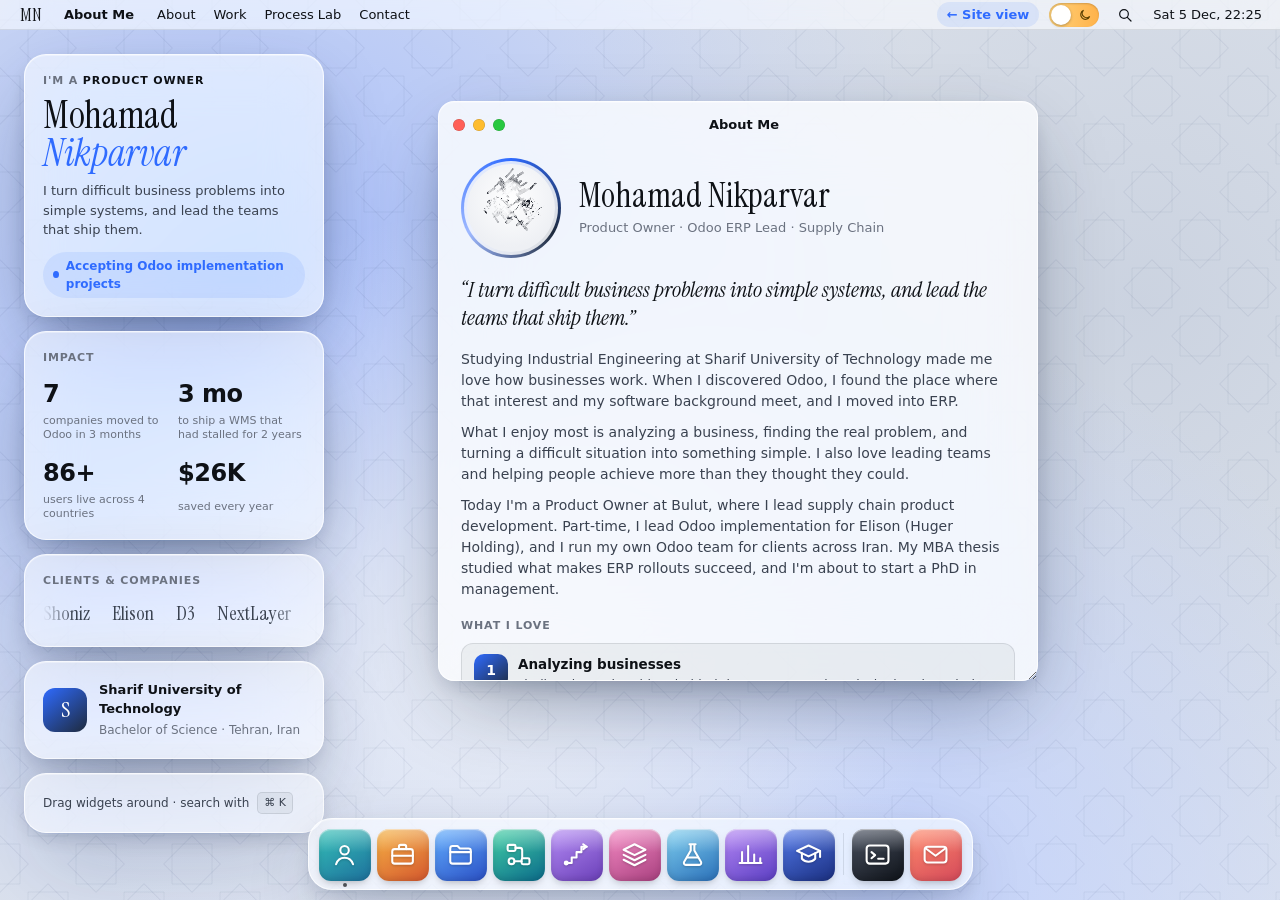
==== commit 8ff373ac: "Add WMS v3, ProcureFlow and WMS scope mind map" ====
--- a/desktop.html
+++ b/desktop.html
@@ -96,6 +96,7 @@
 
   <script src="content.js"></script>
   <script src="sketch.js"></script>
+  <script src="mindmap.js"></script>
   <script src="app.js"></script>
 </body>
 </html>
--- a/styles.css
+++ b/styles.css
@@ -567,3 +567,8 @@
 @media (prefers-reduced-motion:reduce){
   *,*::before,*::after{animation-duration:.01ms!important;animation-iteration-count:1!important;transition-duration:.01ms!important}
 }
+
+/* tall images (mind map) scroll inside the viewer */
+#lightbox.tall{overflow:auto;place-items:start center}
+#lightbox.tall figure{margin:40px auto}
+#lightbox.tall img{max-height:none;width:min(1100px,100%)}
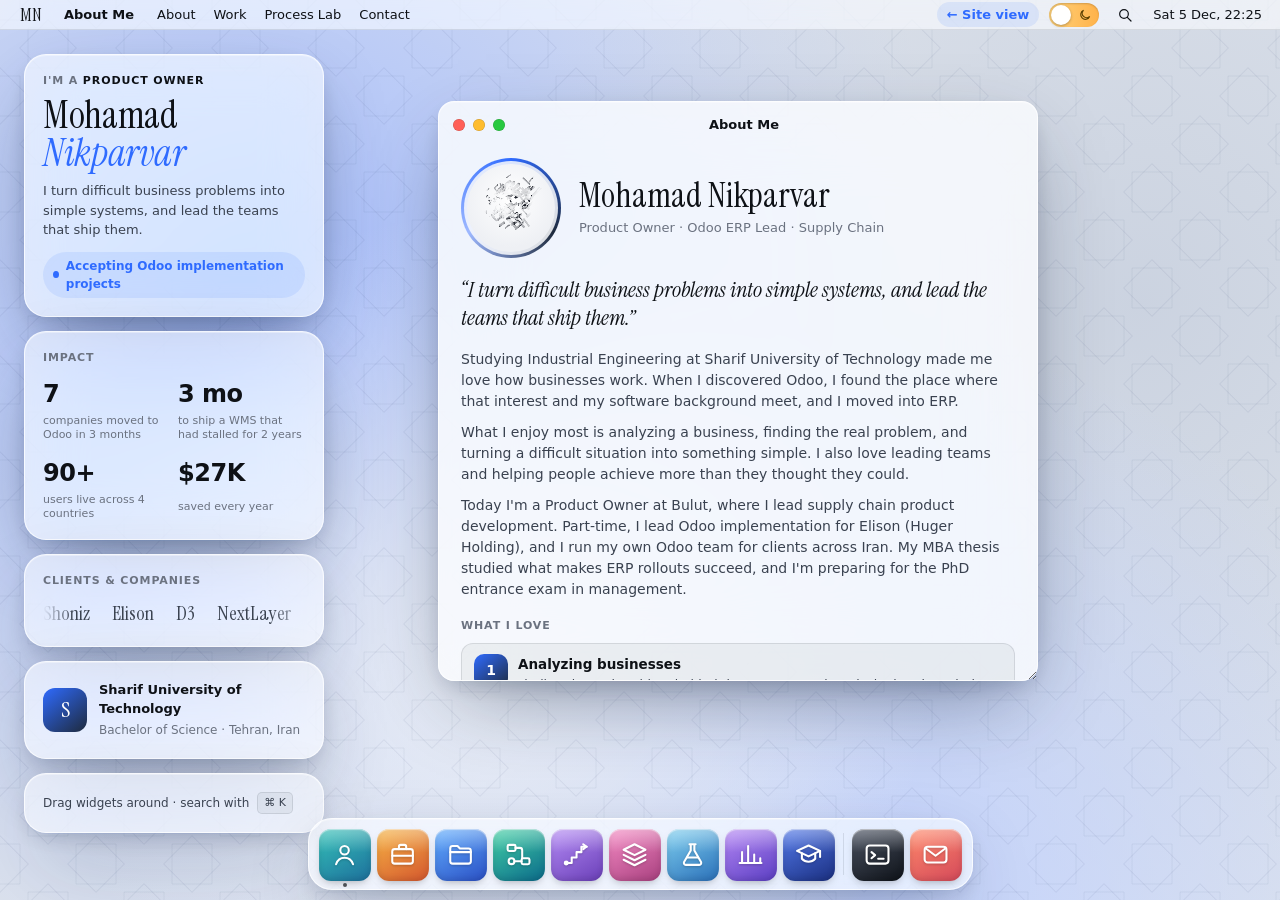
==== commit ebfddc01: "SEO, Persian window, Vazir font, cleaned photo, phone, PhD, CV, smoother transitions" ====
--- a/desktop.html
+++ b/desktop.html
@@ -5,6 +5,8 @@
 <meta name="viewport" content="width=device-width, initial-scale=1, viewport-fit=cover">
 <title>Mohamad Nikparvar — Desktop</title>
 <meta name="description" content="Mohamad Nikparvar's portfolio as a desktop: windows, a dock, a terminal and a process lab.">
+<meta name="robots" content="noindex, follow">
+<link rel="canonical" href="https://mohamadnikparvar.github.io/">
 <meta name="theme-color" content="#0b0d12">
 <meta property="og:type" content="website">
 <meta property="og:title" content="Mohamad Nikparvar — Desktop mode">
@@ -51,6 +53,7 @@
     </div>
     <div class="menu" id="logoMenu" role="menu" hidden>
       <button role="menuitem" data-open="spec">About this portfolio</button>
+      <button role="menuitem" data-open="fa">فارسی · Persian</button>
       <hr>
       <button role="menuitem" data-open="about">About me</button>
       <button role="menuitem" data-open="experience">Experience</button>
--- a/assets/fonts/fonts.css
+++ b/assets/fonts/fonts.css
@@ -21,3 +21,11 @@
   font-display: swap;
   src: url("jetbrains-mono.woff2") format("woff2");
 }
+
+/* Persian text: Vazir by Saber Rastikerdar (SIL Open Font License 1.1, Bitstream Vera license). */
+@font-face {
+  font-family: "Vazir";
+  font-weight: 400 800;
+  font-display: swap;
+  src: url("vazir.woff2") format("woff2");
+}
--- a/styles.css
+++ b/styles.css
@@ -92,8 +92,23 @@
 .theme-switch:hover .ts-knob{box-shadow:0 1px 3px rgba(0,0,0,.3),0 0 0 4px rgba(255,255,255,.25)}
 
 /* circular reveal when switching theme */
-::view-transition-old(root),::view-transition-new(root){animation:none;mix-blend-mode:normal}
-::view-transition-new(root){z-index:9999}
+/* page-to-page fade (site <-> desktop mode) and the circular reveal used by the theme switch */
+@view-transition{navigation:auto}
+::view-transition-old(root){animation:vtOut .35s cubic-bezier(.4,0,.2,1) both}
+::view-transition-new(root){animation:vtIn .45s cubic-bezier(.16,1,.3,1) both}
+@keyframes vtOut{to{opacity:0;transform:scale(.985)}}
+@keyframes vtIn{from{opacity:0;transform:scale(1.015)}}
+html.theme-vt::view-transition-old(root),html.theme-vt::view-transition-new(root){animation:none;mix-blend-mode:normal;transform:none}
+html.theme-vt::view-transition-new(root){z-index:9999}
+@media (prefers-reduced-motion:reduce){::view-transition-old(root),::view-transition-new(root){animation:none}}
+/* ---- smooth exits for panels ---- */
+@keyframes fadeOut{to{opacity:0}}
+@keyframes panelOut{to{opacity:0;transform:translateY(16px) scale(.97)}}
+@keyframes menuOut{to{opacity:0;transform:translateY(-6px) scale(.98)}}
+#spotlight.leaving,#lightbox.leaving{animation:fadeOut .22s ease forwards;pointer-events:none}
+#spotlight.leaving .spot-panel{animation:panelOut .22s cubic-bezier(.4,0,1,1) forwards}
+#logoMenu.leaving{animation:menuOut .18s ease forwards;pointer-events:none}
+
 @keyframes pop{from{opacity:0;transform:translateY(-4px) scale(.98)}}
 
 /* ---------- desktop ---------- */
@@ -572,3 +587,14 @@
 #lightbox.tall{overflow:auto;place-items:start center}
 #lightbox.tall figure{margin:40px auto}
 #lightbox.tall img{max-height:none;width:min(1100px,100%)}
+
+/* Persian introduction in the About window */
+.fa-box{display:grid;gap:6px;padding:14px 16px;border-radius:14px;background:var(--soft);border:1px solid var(--hair);font-family:"Vazir","Vazirmatn",-apple-system,"SF Arabic","Segoe UI",Tahoma,sans-serif;line-height:2;font-size:1.08em}
+.fa-box b{font-size:17px}
+.fa-box small{color:var(--accent);font-weight:600}
+.fa-box p{color:var(--ink-2);font-size:13.5px;margin:0}
+.fa-box .chips{margin-top:4px}
+
+.fa-box.fa-win{margin-top:6px;background:none;border:0;padding:4px 0}
+.fa-box.fa-win b{font-size:24px}
+.fa-box.fa-win p{font-size:15px}
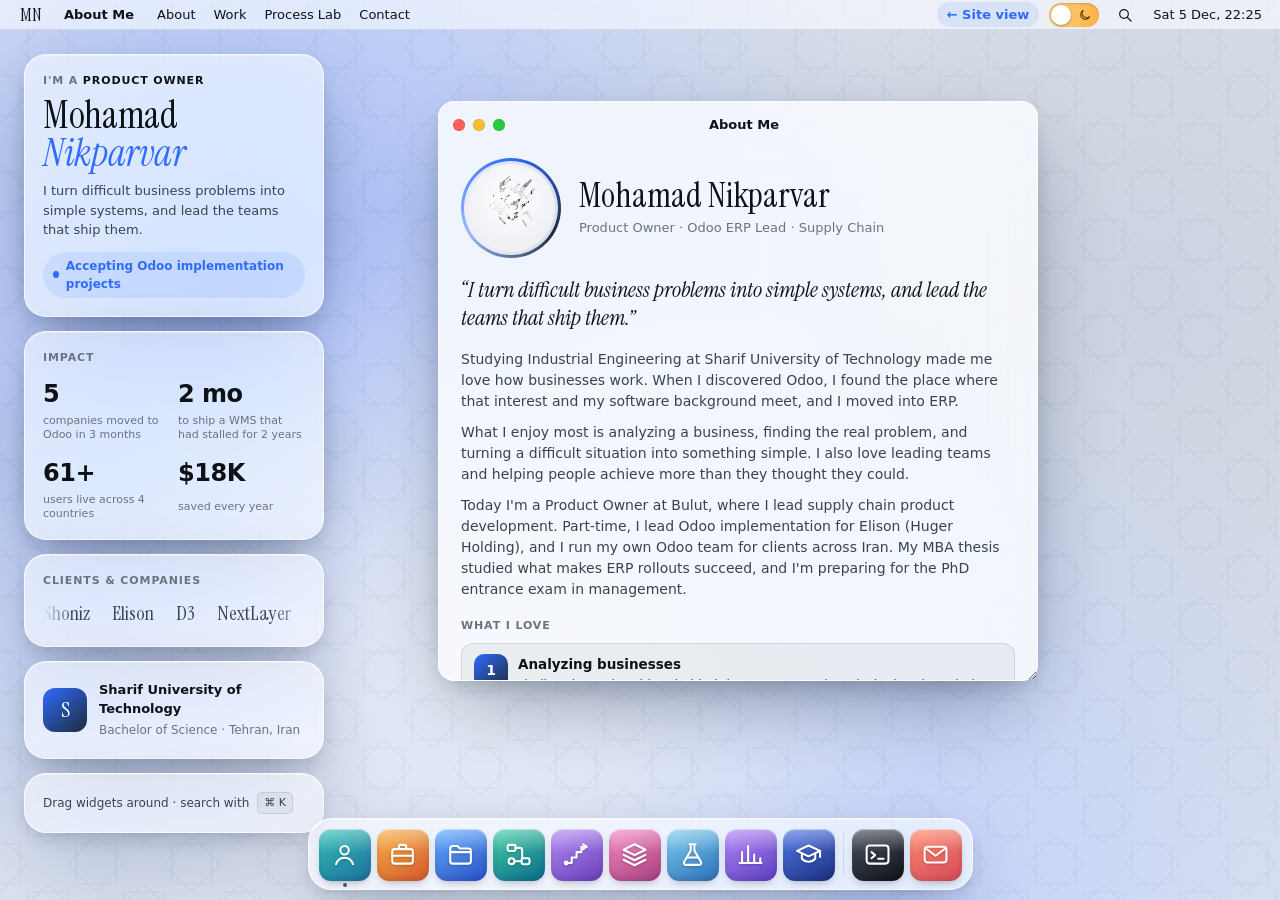
==== commit b02eba7b: "Move to custom domain mohamadnikparvar.ir" ====
--- a/desktop.html
+++ b/desktop.html
@@ -6,12 +6,12 @@
 <title>Mohamad Nikparvar — Desktop</title>
 <meta name="description" content="Mohamad Nikparvar's portfolio as a desktop: windows, a dock, a terminal and a process lab.">
 <meta name="robots" content="noindex, follow">
-<link rel="canonical" href="https://mohamadnikparvar.github.io/">
+<link rel="canonical" href="https://mohamadnikparvar.ir/">
 <meta name="theme-color" content="#0b0d12">
 <meta property="og:type" content="website">
 <meta property="og:title" content="Mohamad Nikparvar — Desktop mode">
 <meta property="og:description" content="My portfolio as a little operating system: windows, a dock, a terminal and a process lab.">
-<meta property="og:image" content="https://mohamadnikparvar.github.io/assets/share-card.png">
+<meta property="og:image" content="https://mohamadnikparvar.ir/assets/share-card.png">
 <meta name="twitter:card" content="summary_large_image">
 <link rel="icon" href="assets/icon.svg" type="image/svg+xml">
 <link rel="icon" href="assets/icon-32.png" sizes="32x32" type="image/png">
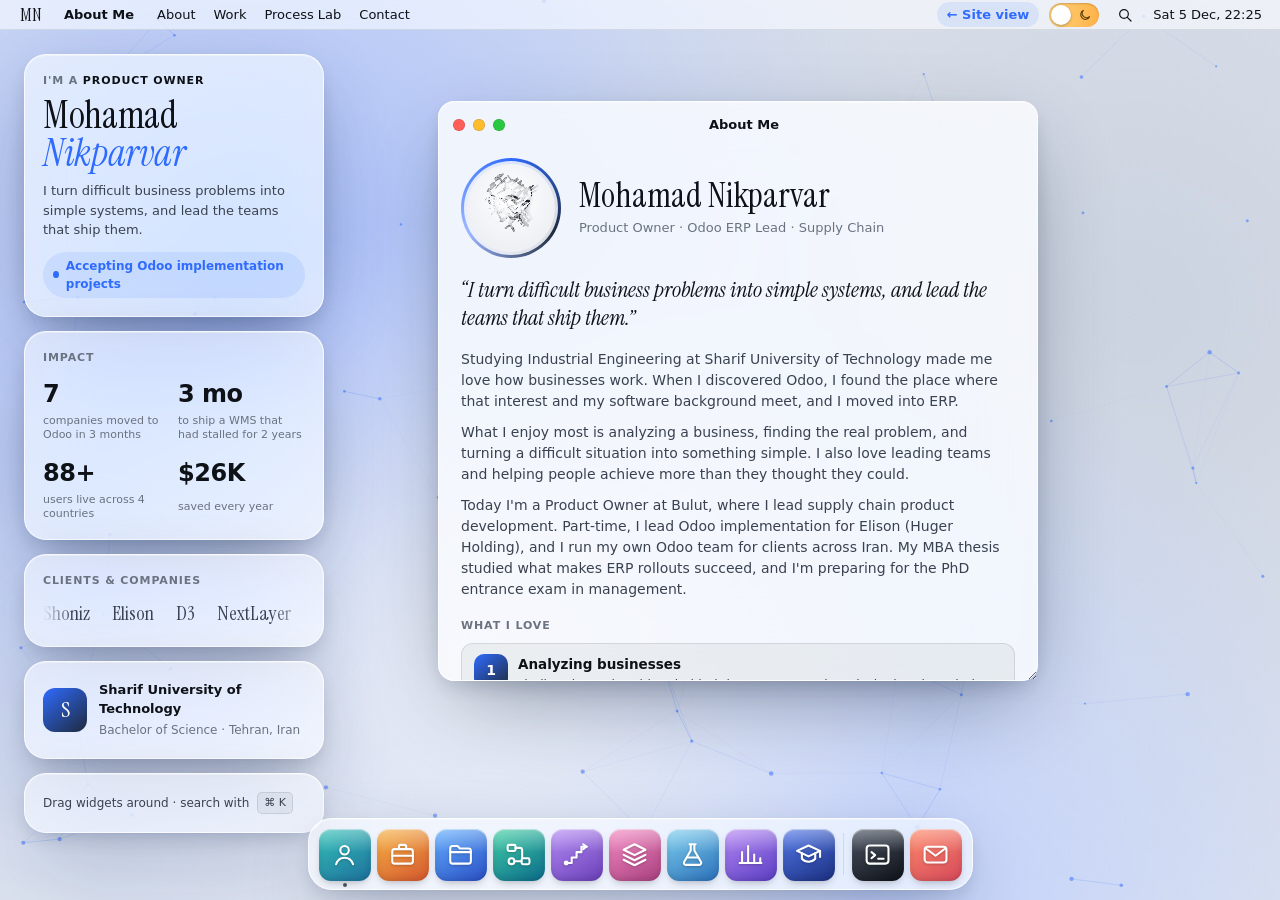
==== commit b5846f08: "Connected network background" ====
--- a/desktop.html
+++ b/desktop.html
@@ -100,6 +100,7 @@
   <script src="content.js"></script>
   <script src="sketch.js"></script>
   <script src="mindmap.js"></script>
+  <script src="network.js"></script>
   <script src="app.js"></script>
 </body>
 </html>
